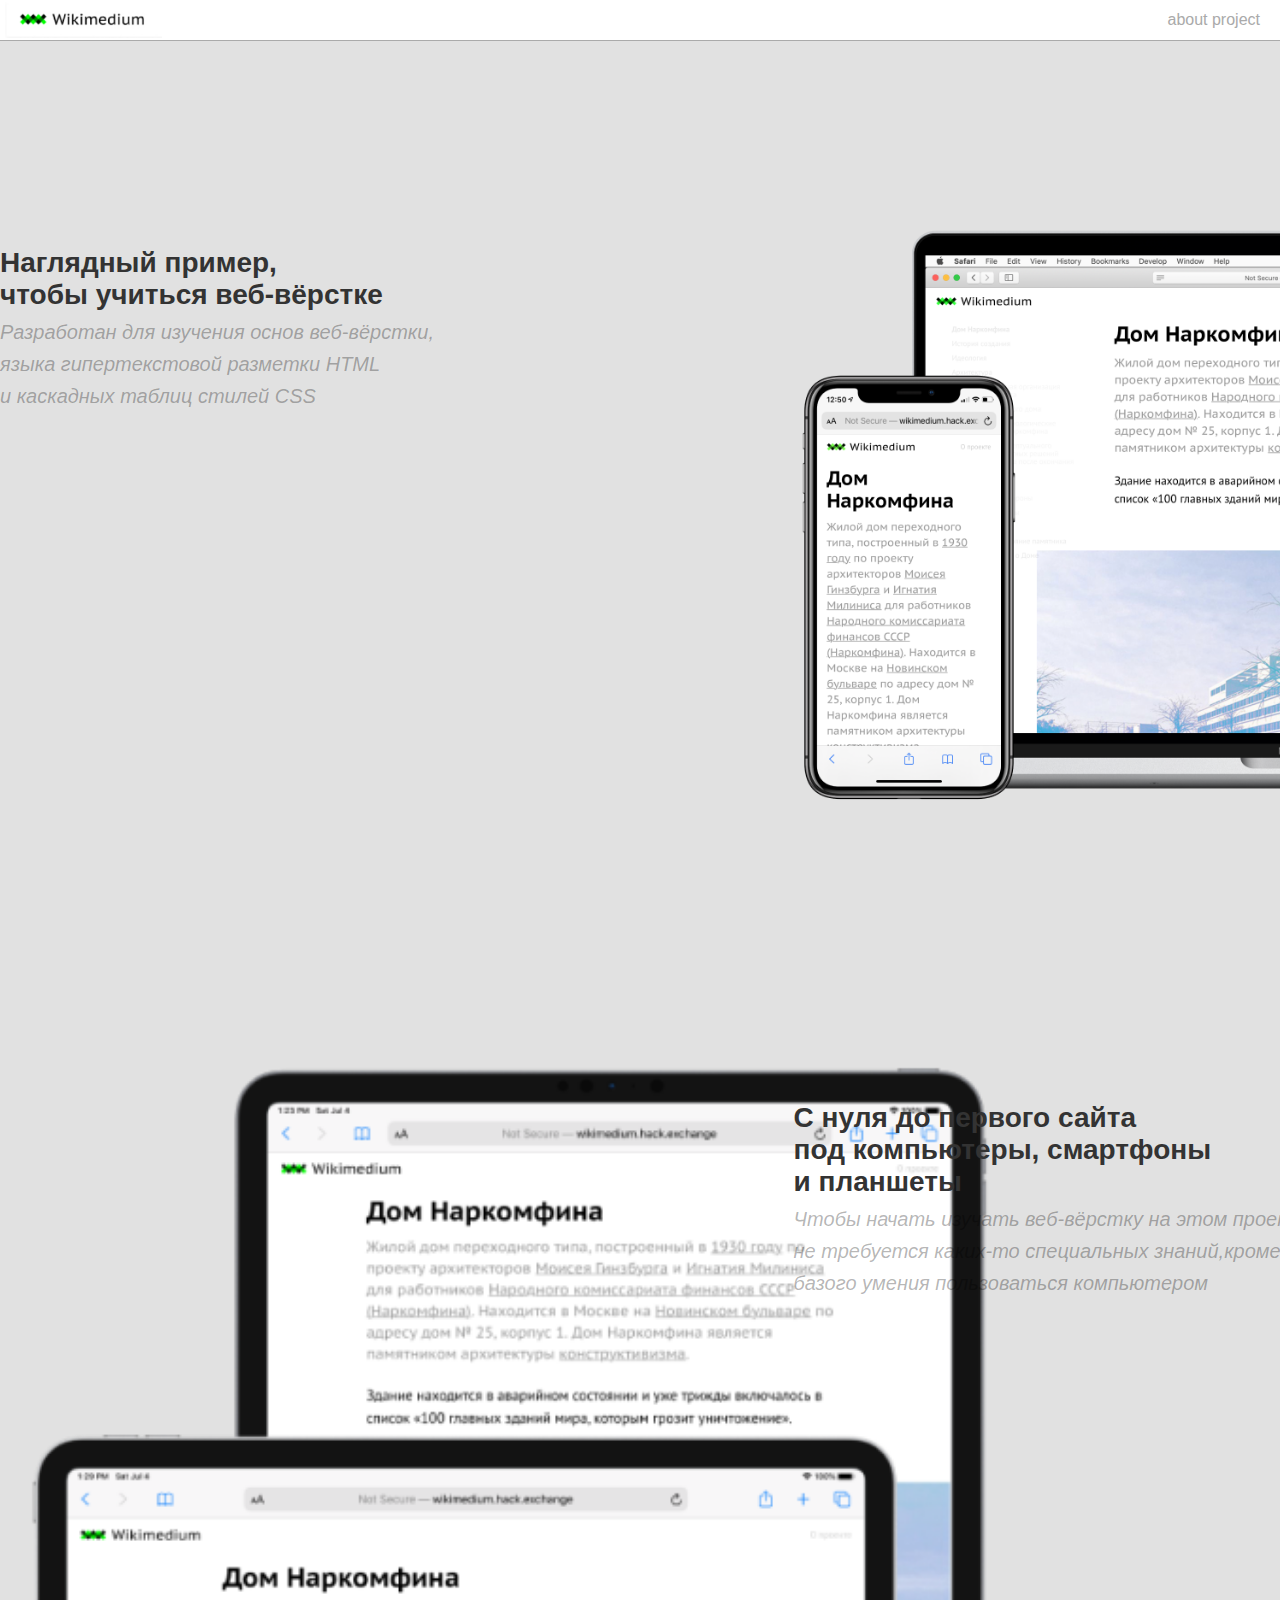
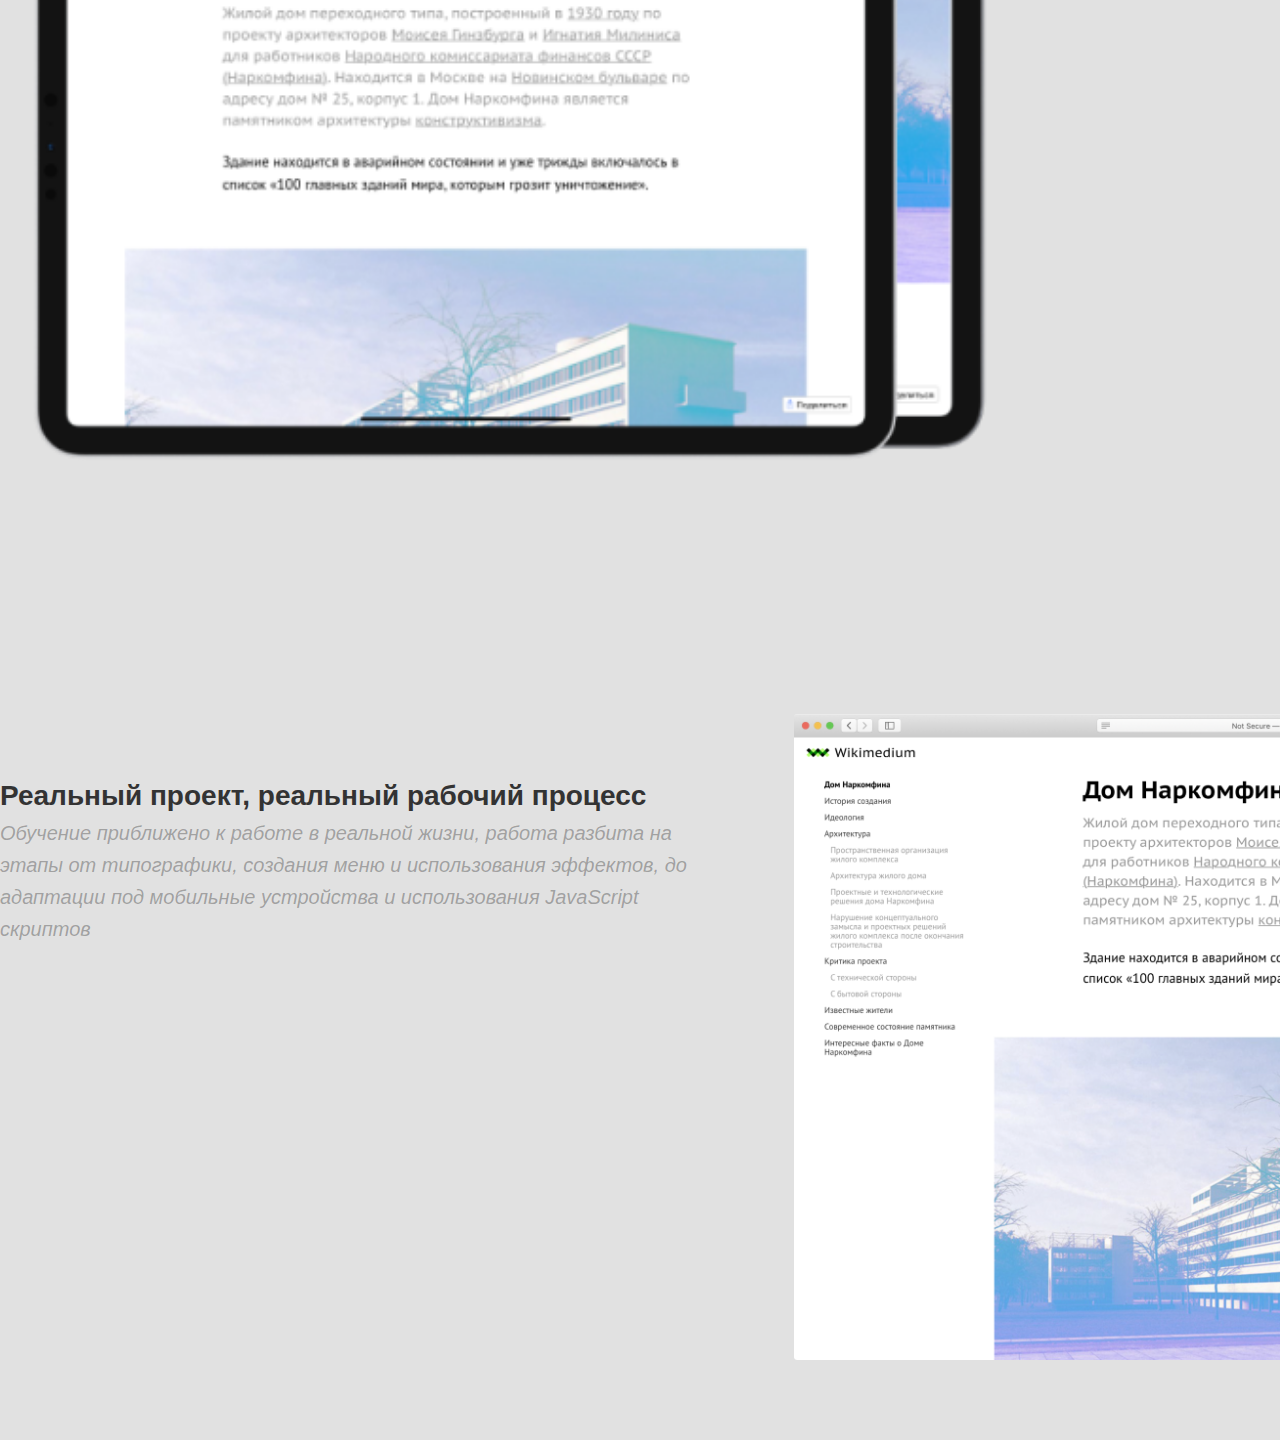
==== about.html @ e4ceefa8 "Add files via upload" ====
<!DOCTYPE html>
<html lang="en">
<head>
    <meta charset="UTF-8">
    <meta name="viewport" content="width=device-width, initial-scale=1.0">
    <title>Document</title>
    <link rel="stylesheet" href="./stylesheets/style.css">
</head>
<body>
    <div  class="menubar">
        <a class="logo" href="index.html" > <img src="img/123.png" alt=""> </a>
        <a class="logotipe" href="about.html"> about project </a>
    </div>





    <div class="sectionmain">
        <section class="sectionfirst">
            <div>
                <h1>Наглядный пример,<br>
                    чтобы учиться веб-вёрстке</h1>
                <p>Разработан для изучения основ веб-вёрстки,<br>
                    языка гипертекстовой разметки HTML <br>
                    и каскадных таблиц стилей CSS</p>
            </div>
            <div>
                <img src="img/image 3.png" alt="">
            </div>
        </section>

        <section class="sectionfirst">
            <div>
                <img src="img/image 4.png" alt="">
            </div>
            <div>
                <h1>С нуля до первого сайта <br>
                    под компьютеры, смартфоны <br>
                    и планшеты</h1>
                <p>Чтобы начать изучать веб-вёрстку на этом проекте, <br>
                    не требуется каких-то специальных знаний,кроме <br>
                    базого умения пользоваться компьютером</p>
            </div>
           
        </section >

        <section class="sectionfirst">
            <div>
                <h1>Реальный проект, реальный
                    рабочий процесс</h1>
                <p>Обучение приближено к работе в реальной жизни,
                    работа разбита на этапы от типографики, создания
                    меню и использования эффектов, до адаптации
                    под мобильные устройства и использования
                    JavaScript скриптов</p>
            </div>
            <div>
                <img src="img/image 5.png" alt="">
            </div>
        </section>

        
    </div>








</body>
</html>
---- stylesheets/style.css ----
@import "reset.css";
@import "main.css";
@import "nav.css";
@import "layout.css";
@import "index.css";
@import "about.css";
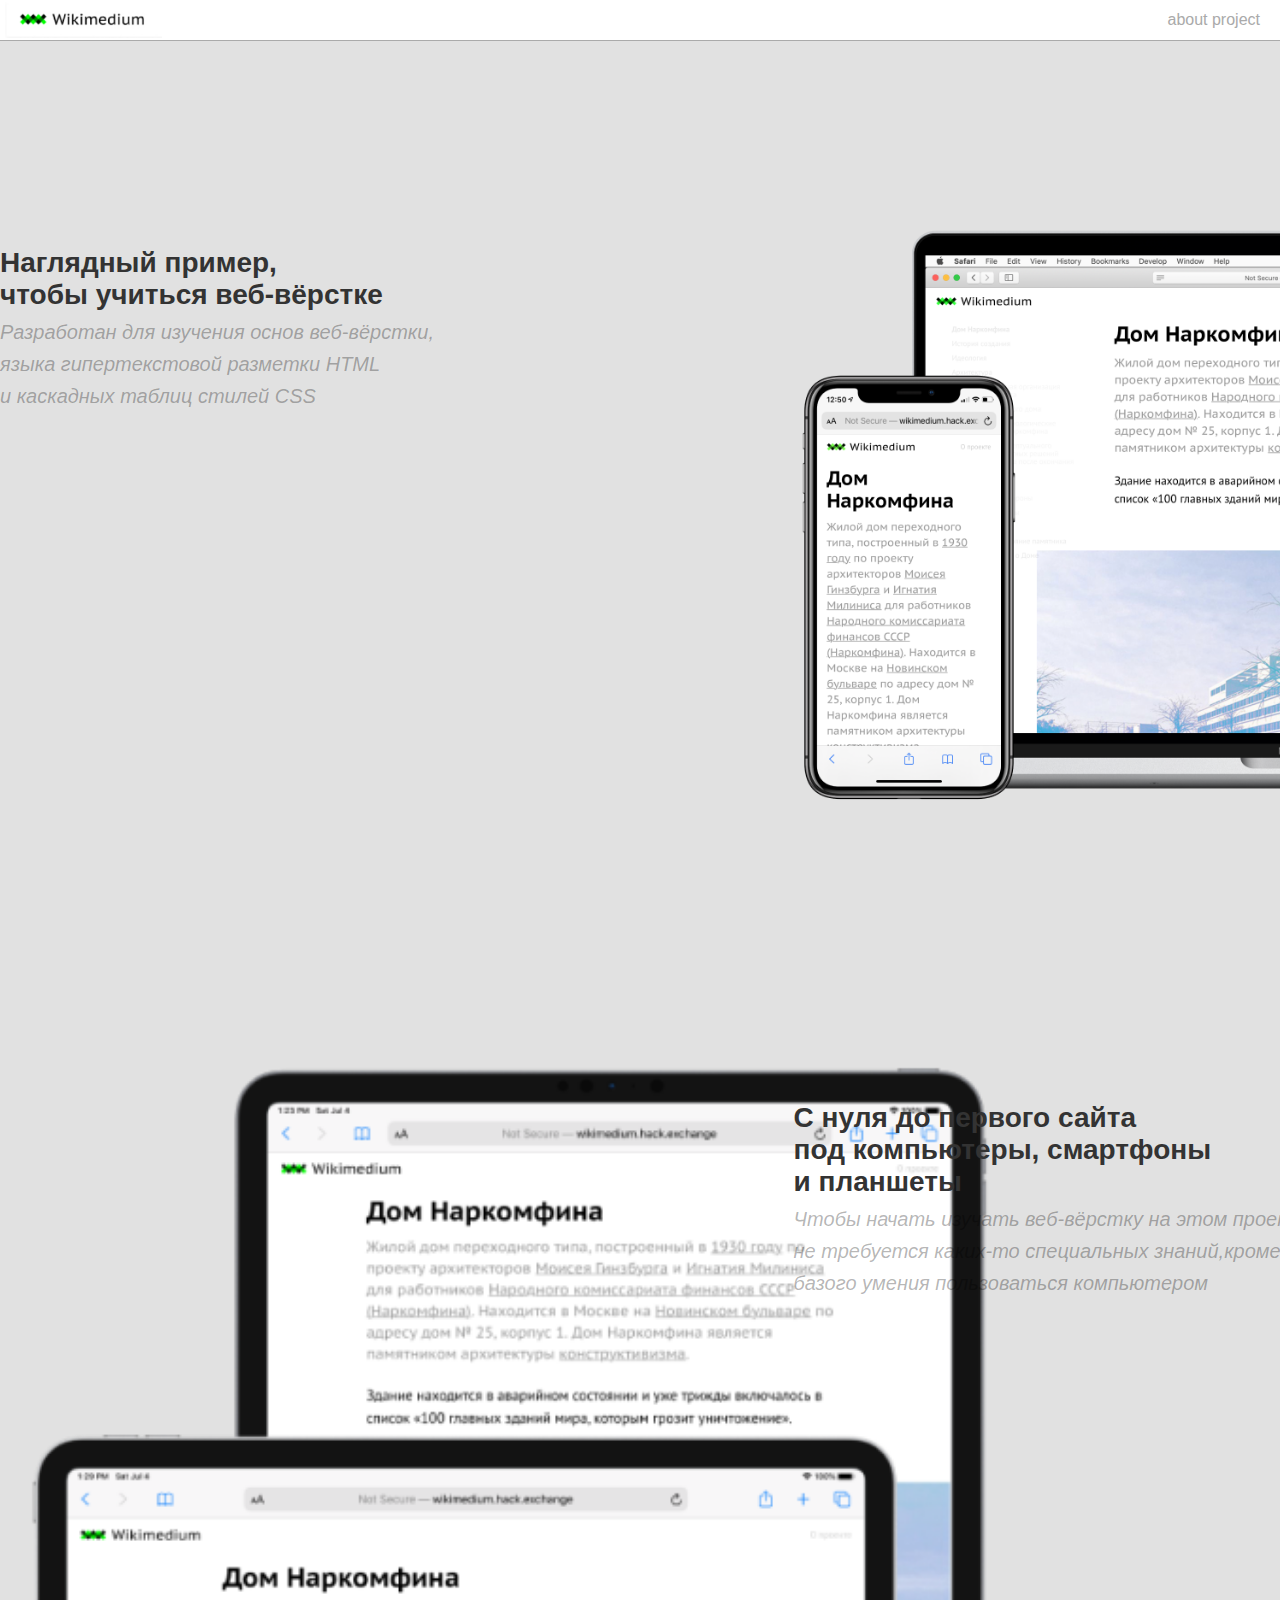
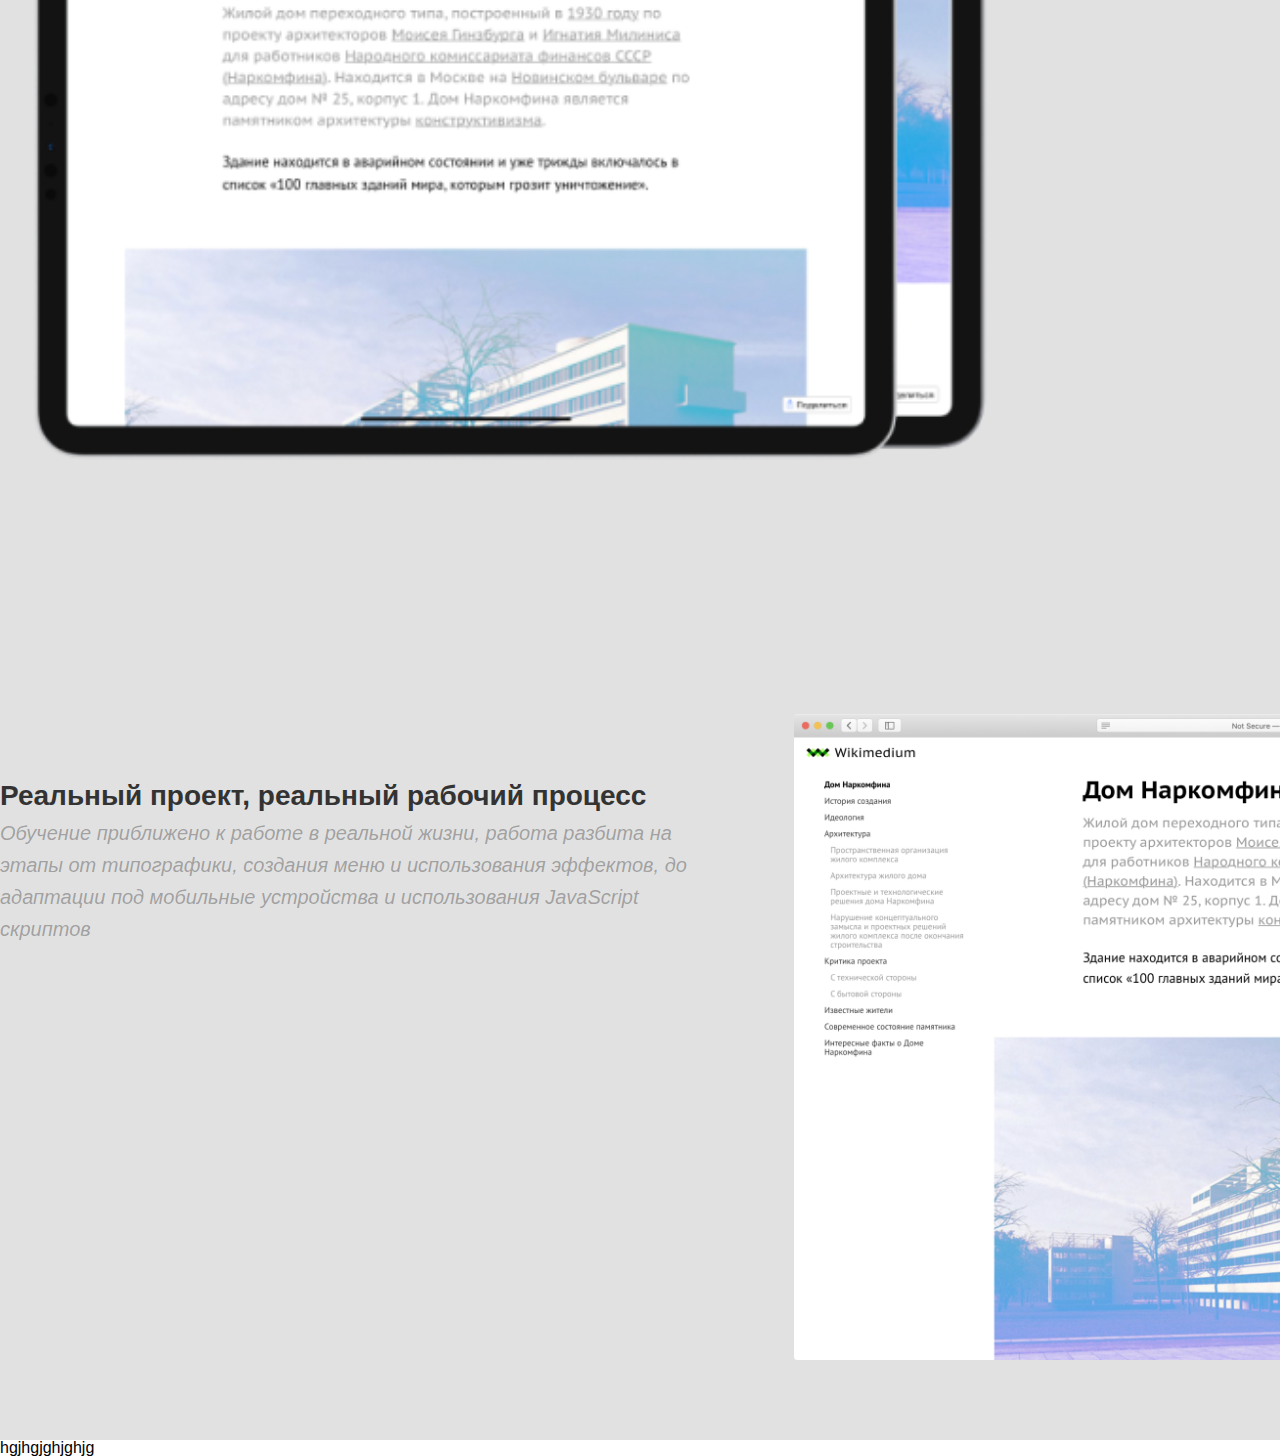
==== commit d24801b6: "Update about.html" ====
--- a/about.html
+++ b/about.html
@@ -60,7 +60,7 @@
             </div>
         </section>
 
-        
+        hgjhgjghjghjg
     </div>
 
 
@@ -71,4 +71,4 @@
 
 
 </body>
-</html>+</html>
